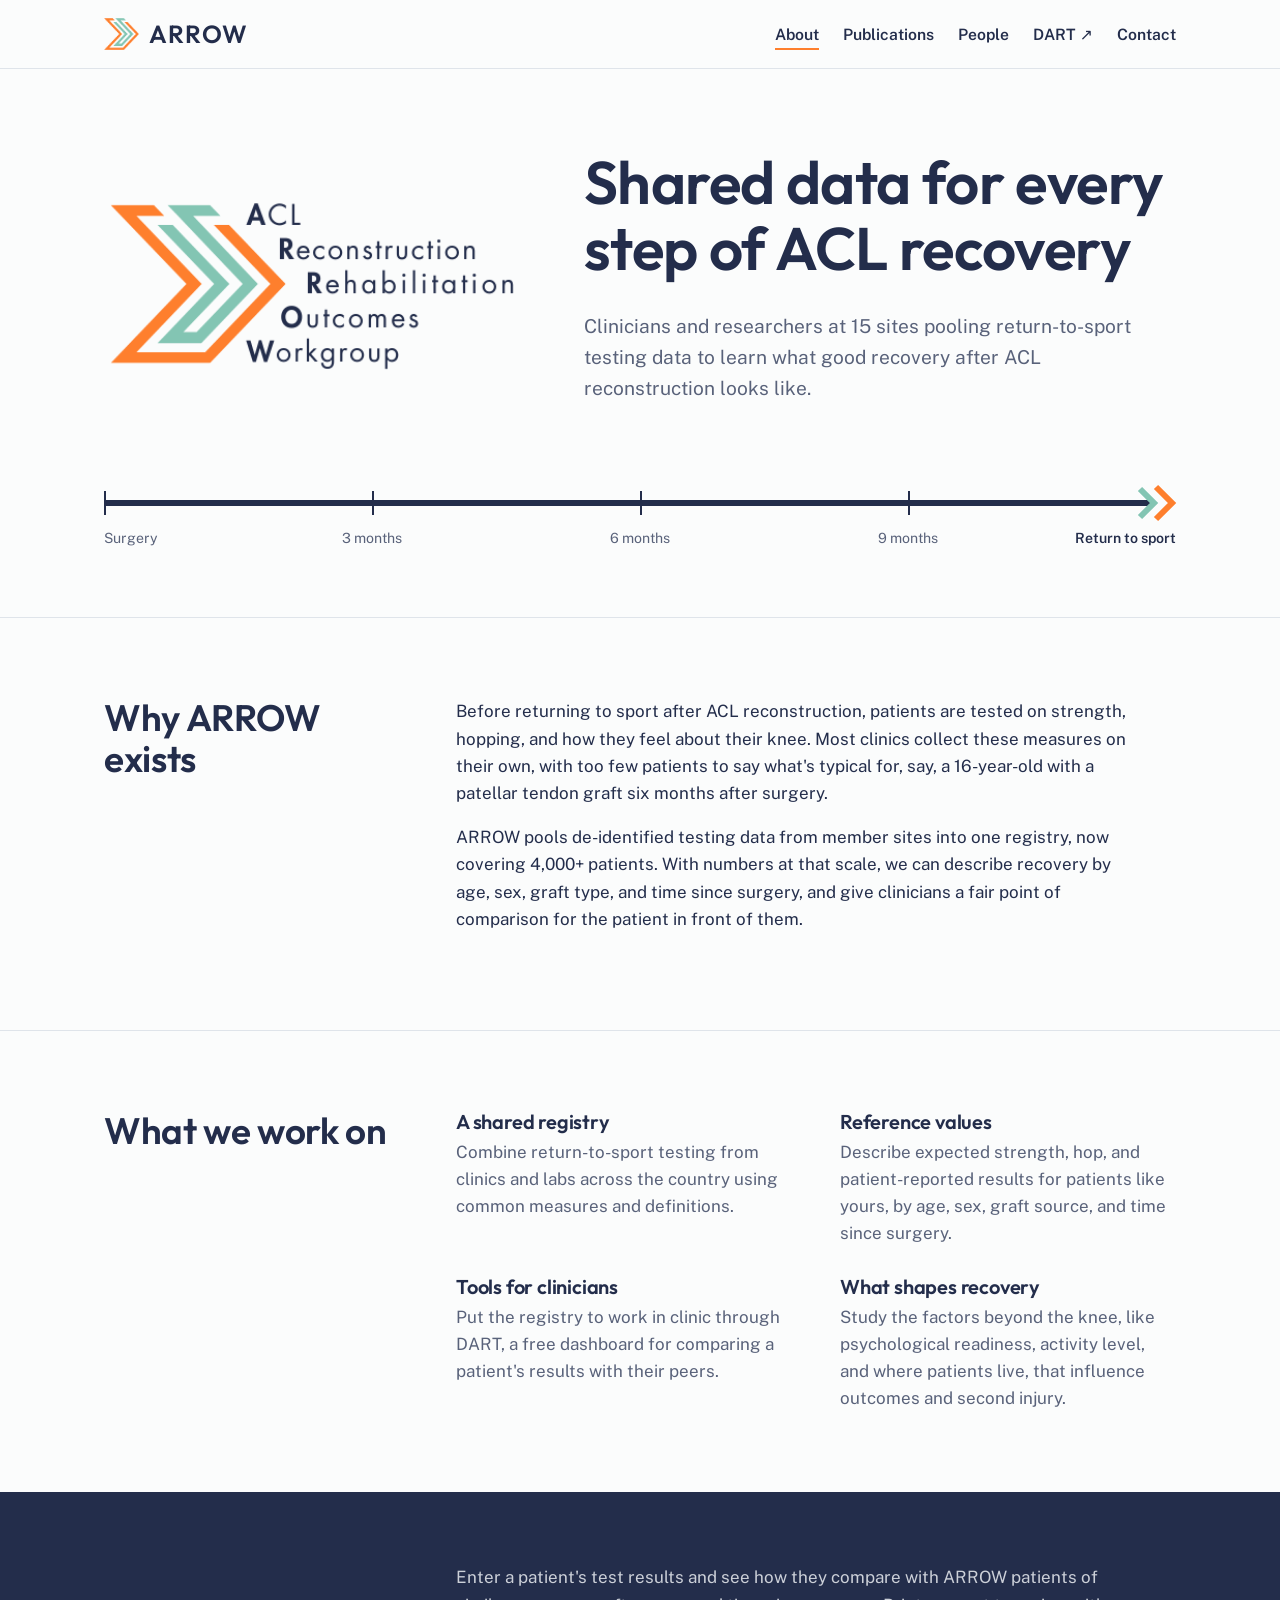
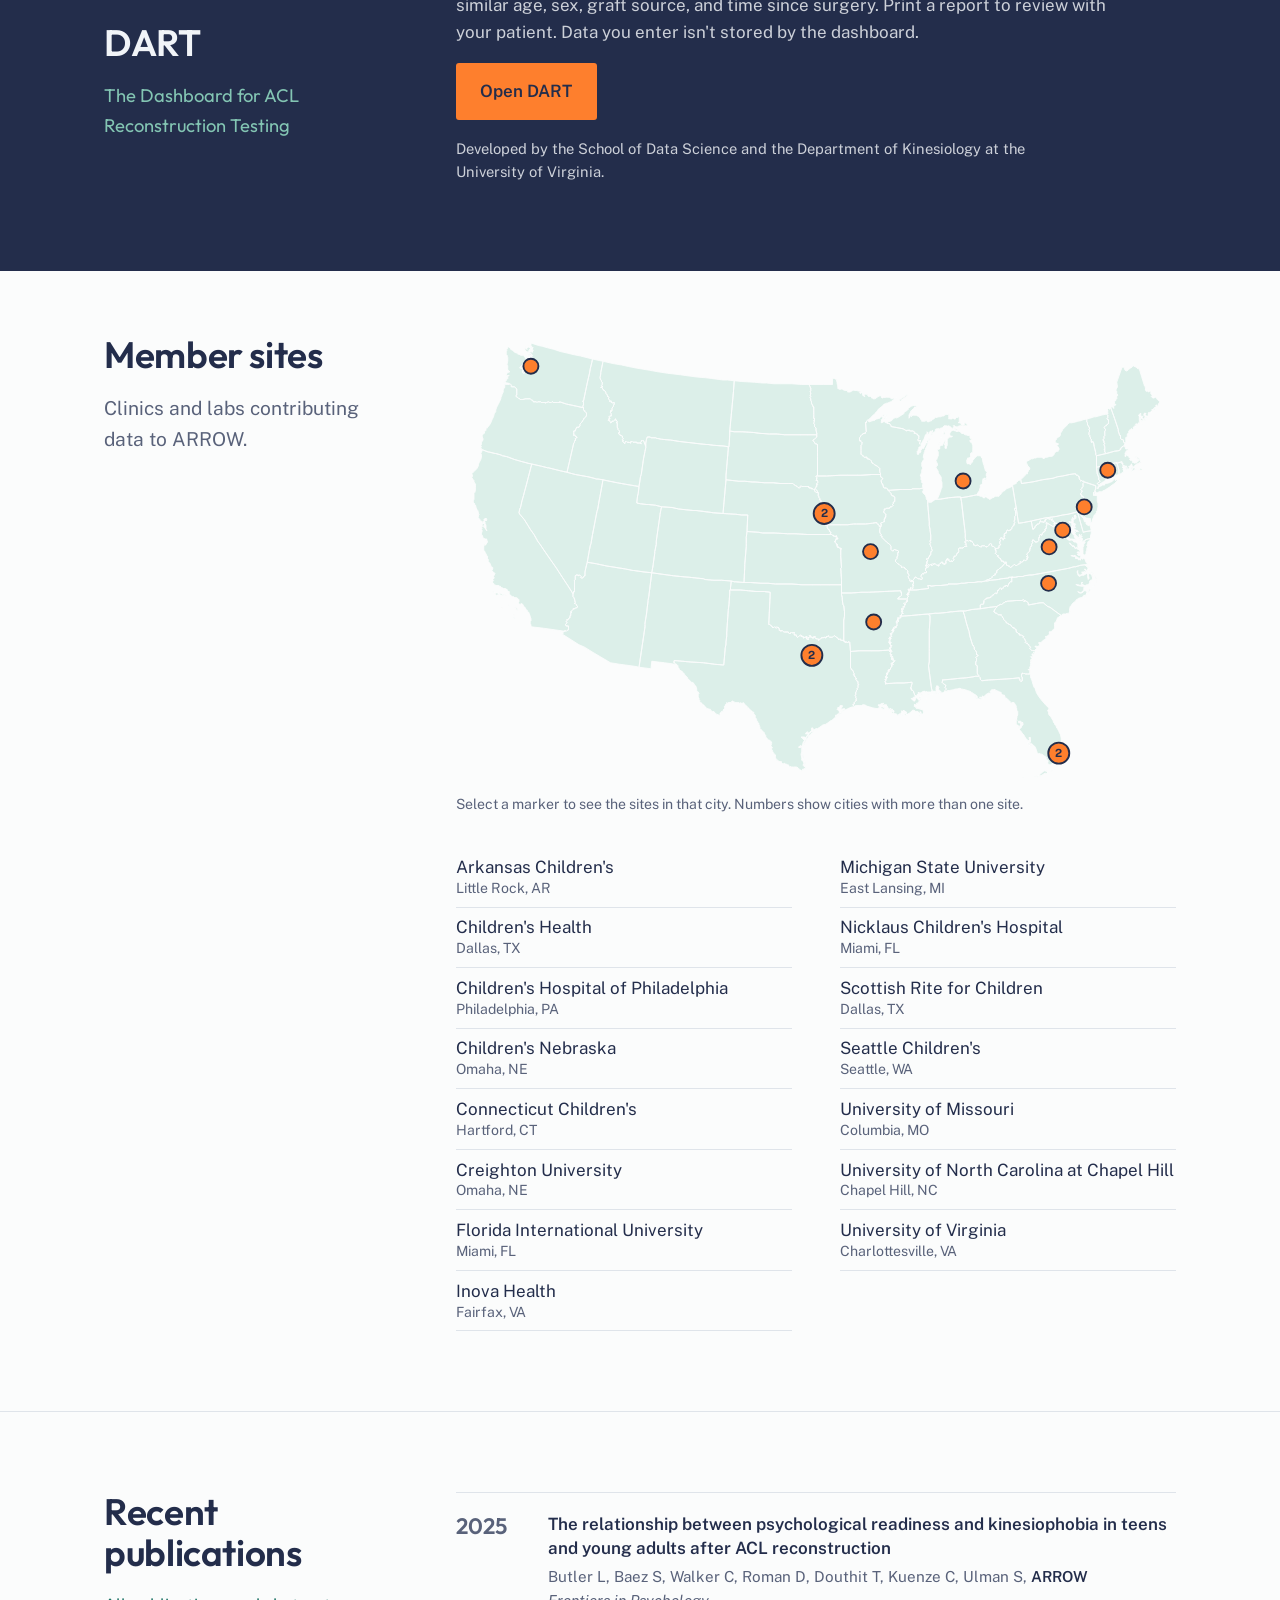
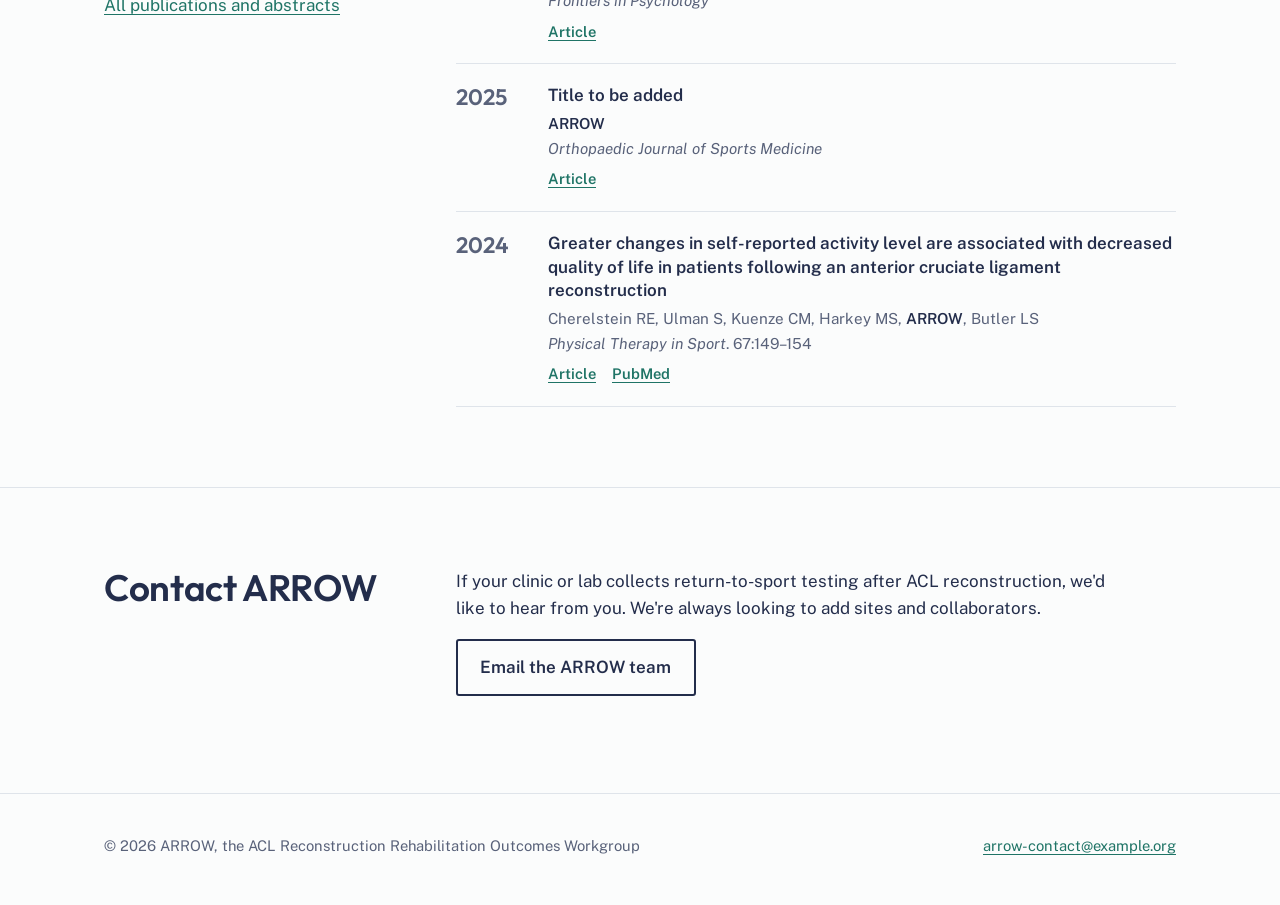
==== index.html @ 646e3304 "uploaded files" ====
<!doctype html>
<html lang="en">
<head>
  <meta charset="utf-8">
  <meta name="viewport" content="width=device-width, initial-scale=1">
  <title>ARROW · ACL Reconstruction Rehabilitation Outcomes Workgroup</title>
  <meta name="description" content="ARROW is a multi-site collaboration pooling return-to-sport testing data to improve recovery after ACL reconstruction. Home of DART, the Dashboard for ACL Reconstruction Testing.">
  <link rel="icon" href="assets/img/favicon.png" type="image/png">
  <link rel="preconnect" href="https://fonts.googleapis.com">
  <link rel="preconnect" href="https://fonts.gstatic.com" crossorigin>
  <link href="https://fonts.googleapis.com/css2?family=Outfit:wght@500;600&family=Public+Sans:wght@400;600&display=swap" rel="stylesheet">
  <link rel="stylesheet" href="assets/css/style.css">
</head>
<body>
  <a class="skip" href="#main">Skip to content</a>

  <header class="site-header">
    <div class="wrap">
      <a class="brand" href="./"><img src="assets/img/arrow-mark.png" alt="" width="36" height="32">ARROW</a>
      <nav class="nav" aria-label="Main">
        <ul>
          <li><a href="./" aria-current="page">About</a></li>
          <li><a href="publications.html">Publications</a></li>
          <li><a href="people.html">People</a></li>
          <li><a href="#" data-dart class="ext">DART</a></li>
          <li><a href="#join">Contact</a></li>
        </ul>
      </nav>
    </div>
  </header>

  <main id="main">
    <section class="hero">
      <div class="wrap">
        <div class="hero-grid">
          <div>
            <img class="hero-logo logo-light" src="assets/img/arrow-logo.png" width="402" height="173" alt="ARROW: ACL Reconstruction Rehabilitation Outcomes Workgroup">
            <img class="hero-logo logo-dark" src="assets/img/arrow-logo-dark.png" width="402" height="173" alt="ARROW: ACL Reconstruction Rehabilitation Outcomes Workgroup">
          </div>
          <div>
            <h1>Shared data for every step of ACL recovery</h1>
            <p class="lede">Clinicians and researchers at <span data-site-count>15</span> sites pooling return-to-sport testing data to learn what good recovery after ACL reconstruction looks like.</p>
          </div>
        </div>

        <figure class="timeline" aria-label="Recovery timeline from surgery to return to sport">
          <div class="track" aria-hidden="true">
            <span class="tick" style="left:0"></span>
            <span class="tick" style="left:25%"></span>
            <span class="tick" style="left:50%"></span>
            <span class="tick" style="left:75%"></span>
            <span class="shaft"></span>
            <svg class="tip" viewBox="0 0 44 40"><polyline class="c2" points="6,6 20,20 6,34"/><polyline class="c1" points="22,4 38,20 22,36"/></svg>
          </div>
          <div class="timeline-labels" aria-hidden="true">
            <span style="left:0">Surgery</span>
            <span class="minor" style="left:25%">3 months</span>
            <span class="minor" style="left:50%">6 months</span>
            <span class="minor" style="left:75%">9 months</span>
            <span class="end" style="left:100%">Return to sport</span>
          </div>
        </figure>
      </div>
    </section>

    <section class="section" id="about">
      <div class="wrap split">
        <h2>Why ARROW exists</h2>
        <div>
          <p>Before returning to sport after ACL reconstruction, patients are tested on strength, hopping, and how they feel about their knee. Most clinics collect these measures on their own, with too few patients to say what's typical for, say, a 16-year-old with a patellar tendon graft six months after surgery.</p>
          <p>ARROW pools de-identified testing data from member sites into one registry, now covering <span data-participants>4,000+</span> patients. With numbers at that scale, we can describe recovery by age, sex, graft type, and time since surgery, and give clinicians a fair point of comparison for the patient in front of them.</p>
        </div>
      </div>
    </section>

    <section class="section" id="goals">
      <div class="wrap split">
        <h2>What we work on</h2>
        <ul class="goals">
          <li>
            <h3>A shared registry</h3>
            <p>Combine return-to-sport testing from clinics and labs across the country using common measures and definitions.</p>
          </li>
          <li>
            <h3>Reference values</h3>
            <p>Describe expected strength, hop, and patient-reported results for patients like yours, by age, sex, graft source, and time since surgery.</p>
          </li>
          <li>
            <h3>Tools for clinicians</h3>
            <p>Put the registry to work in clinic through DART, a free dashboard for comparing a patient's results with their peers.</p>
          </li>
          <li>
            <h3>What shapes recovery</h3>
            <p>Study the factors beyond the knee, like psychological readiness, activity level, and where patients live, that influence outcomes and second injury.</p>
          </li>
        </ul>
      </div>
    </section>

    <section class="band" id="dart" aria-labelledby="dart-heading">
      <div class="wrap split">
        <div>
          <h2 id="dart-heading">DART</h2>
          <p class="sub">The Dashboard for ACL Reconstruction Testing</p>
        </div>
        <div>
          <p>Enter a patient's test results and see how they compare with ARROW patients of similar age, sex, graft source, and time since surgery. Print a report to review with your patient. Data you enter isn't stored by the dashboard.</p>
          <p><a class="button" href="#" data-dart>Open DART</a></p>
          <p class="meta">Developed by the School of Data Science and the Department of Kinesiology at the University of Virginia.</p>
        </div>
      </div>
    </section>

    <section class="section section--first" id="sites-section">
      <div class="wrap split">
        <div>
          <h2>Member sites</h2>
          <p class="lede">Clinics and labs contributing data to ARROW.</p>
        </div>
        <div>
          <div class="map" id="sites-map"></div>
          <p class="map-note">Select a marker to see the sites in that city. Numbers show cities with more than one site.</p>
          <ul class="sites" id="sites"></ul>
        </div>
      </div>
    </section>

    <section class="section" id="recent">
      <div class="wrap split">
        <div>
          <h2>Recent publications</h2>
          <p><a href="publications.html">All publications and abstracts</a></p>
        </div>
        <ul class="pubs" id="recent-pubs" data-limit="3"></ul>
      </div>
    </section>

    <section class="section" id="join">
      <div class="wrap split">
        <h2>Contact ARROW</h2>
        <div>
          <p>If your clinic or lab collects return-to-sport testing after ACL reconstruction, we'd like to hear from you. We're always looking to add sites and collaborators.</p>
          <p><a class="button button--quiet" href="#" data-email="Joining ARROW">Email the ARROW team</a></p>
        </div>
      </div>
    </section>
  </main>

  <footer class="site-footer">
    <div class="wrap">
      <p>© <span data-year>2026</span> ARROW, the ACL Reconstruction Rehabilitation Outcomes Workgroup</p>
      <p><a href="#" data-email></a></p>
    </div>
  </footer>

  <script src="assets/js/data.js"></script>
  <script src="assets/js/us-map.js"></script>
  <script src="assets/js/site.js"></script>
</body>
</html>
---- assets/css/style.css ----
/* ARROW — site styles */

:root {
  /* Colors taken from the ARROW logo */
  --navy: #232d4b;
  --orange: #fe7f2d;
  --mint: #83c5b3;

  --ink: var(--navy);            /* text */
  --paper: #fbfcfc;              /* page background (the logo sits on white) */
  --surface: #ffffff;
  --slate: #59627a;              /* secondary text */
  --rule: #dfe4ea;
  --teal: #1f7466;               /* links: a darker mint that passes contrast */
  --signal: var(--orange);       /* accents, buttons, focus */
  --mint-wash: #dcefe9;          /* map land */
  --band: var(--navy);
  --band-ink: #f1f4f8;

  --display: "Outfit", "Century Gothic", "Avenir Next", "Segoe UI", sans-serif;
  --body: "Public Sans", "Segoe UI", system-ui, -apple-system, sans-serif;

  --measure: 68ch;
  --page: 72rem;
  --gutter: clamp(1.25rem, 4vw, 2.5rem);

  color-scheme: light;
}

@media (prefers-color-scheme: dark) {
  :root {
    --ink: #e8edf3;
    --paper: #141b2e;
    --surface: #1b2339;
    --slate: #a4adc2;
    --rule: #2c3651;
    --teal: #83c5b3;
    --mint-wash: #213048;
    --band: #0e1322;
    --band-ink: #e8edf3;
    color-scheme: dark;
  }
}

*, *::before, *::after { box-sizing: border-box; }

html { -webkit-text-size-adjust: 100%; }

body {
  margin: 0;
  background: var(--paper);
  color: var(--ink);
  font-family: var(--body);
  font-size: 1.0625rem;
  line-height: 1.6;
}

img { max-width: 100%; display: block; }

a { color: var(--teal); text-underline-offset: 0.18em; text-decoration-thickness: 1px; }
a:hover { text-decoration-thickness: 2px; }

:focus-visible { outline: 3px solid var(--signal); outline-offset: 3px; border-radius: 2px; }

.skip {
  position: absolute; left: -999px; top: 0;
  background: var(--ink); color: var(--paper); padding: .5rem 1rem; z-index: 10;
}
.skip:focus { left: 1rem; top: 1rem; }

.wrap { max-width: var(--page); margin: 0 auto; padding: 0 var(--gutter); }

h1, h2, h3 {
  font-family: var(--display);
  font-weight: 600;
  line-height: 1.1;
  letter-spacing: -0.01em;
  margin: 0 0 .5em;
}
h1 { font-size: clamp(2.3rem, 5vw, 3.75rem); font-weight: 600; }
h2 { font-size: clamp(1.7rem, 3vw, 2.3rem); }
h3 { font-size: 1.25rem; }

p { margin: 0 0 1em; max-width: var(--measure); }

.lede { font-size: 1.2rem; color: var(--slate); max-width: 58ch; }

/* ---------- Header ---------- */

.site-header { border-bottom: 1px solid var(--rule); background: var(--paper); }
.site-header .wrap {
  display: flex; align-items: center; justify-content: space-between;
  gap: 1rem; flex-wrap: wrap; padding-top: .9rem; padding-bottom: .9rem;
}

.brand {
  display: flex; align-items: center; gap: .6rem;
  font-family: var(--display); font-weight: 600; font-size: 1.55rem;
  color: var(--ink); text-decoration: none; letter-spacing: .04em;
}
.brand img { width: auto; height: 2rem; }

.nav ul { list-style: none; margin: 0; padding: 0; display: flex; flex-wrap: wrap; gap: .25rem 1.5rem; }
.nav a {
  color: var(--ink); text-decoration: none; font-weight: 600; font-size: .98rem;
  padding: .3rem 0; border-bottom: 2px solid transparent;
}
.nav a:hover { border-bottom-color: var(--rule); }
.nav a[aria-current="page"] { border-bottom-color: var(--signal); }
.nav .ext::after { content: " ↗"; font-weight: 400; }

/* ---------- Hero ---------- */

.hero { padding: clamp(2.5rem, 7vw, 5rem) 0 clamp(2rem, 4vw, 3rem); }
.hero h1 { max-width: 18ch; }
.hero .lede { margin-top: 1.25rem; }

/* Home hero: the logo lockup beside the headline */
.hero-grid { display: grid; gap: 2rem 4rem; align-items: center; }
@media (min-width: 56rem) { .hero-grid { grid-template-columns: minmax(0, 26rem) 1fr; } }
.hero-logo { width: 100%; max-width: 26rem; height: auto; }
.logo-dark { display: none; }
@media (prefers-color-scheme: dark) { .logo-light { display: none; } .logo-dark { display: block; } }

/* The recovery timeline: the one bold element on the page */
.timeline { margin-top: clamp(2.5rem, 6vw, 4rem); }
.timeline { margin-left: 0; margin-right: 0; }
.track { position: relative; height: 32px; }
.track .shaft { position: absolute; left: 0; right: 22px; top: 13px; height: 6px; background: var(--ink); transform-origin: left center; }
.track .tick { position: absolute; top: 4px; width: 2px; height: 24px; background: var(--ink); }
.timeline-labels { position: relative; height: 1.6rem; margin-top: .5rem; font-size: .88rem; color: var(--slate); }
.timeline-labels span { position: absolute; top: 0; transform: translateX(-50%); white-space: nowrap; }
.timeline-labels span:first-child { transform: none; }
.timeline-labels span.end { transform: translateX(-100%); color: var(--ink); font-weight: 600; }
@media (max-width: 34rem) { .timeline-labels .minor { display: none; } }
.track .tip { position: absolute; right: -2px; top: -4px; width: 44px; height: 40px; fill: none; stroke-width: 6; stroke-linejoin: miter; }
.track .tip .c1 { stroke: var(--orange); }
.track .tip .c2 { stroke: var(--mint); }
.timeline figcaption { font-size: .9rem; color: var(--slate); margin-top: .75rem; }

@media (prefers-reduced-motion: no-preference) {
  .track .shaft { transform: scaleX(0); animation: draw 1.6s cubic-bezier(.5,0,.2,1) .2s forwards; }
  .track .tip { opacity: 0; animation: arrive .3s ease-out 1.65s forwards; }
  @keyframes draw { to { transform: scaleX(1); } }
  @keyframes arrive { to { opacity: 1; } }
}

/* ---------- Sections ---------- */

.section { padding: clamp(3rem, 7vw, 5rem) 0; border-top: 1px solid var(--rule); }
.section--first { border-top: 0; padding-top: clamp(2.5rem, 6vw, 4rem); }

.split { display: grid; gap: 2rem 4rem; grid-template-columns: 1fr; }
@media (min-width: 52rem) { .split { grid-template-columns: 18rem 1fr; } }

.goals { list-style: none; padding: 0; margin: 0; display: grid; gap: 1.75rem 3rem; }
@media (min-width: 40rem) { .goals { grid-template-columns: 1fr 1fr; } }
.goals h3 { margin-bottom: .3em; }
.goals p { color: var(--slate); margin: 0; }

/* DART band */
.band { background: var(--band); color: var(--band-ink); }
.band .wrap { padding-top: clamp(3rem, 7vw, 4.5rem); padding-bottom: clamp(3rem, 7vw, 4.5rem); }
.band h2 { color: var(--band-ink); }
.band .sub { color: var(--mint); font-family: var(--display); font-size: 1.15rem; margin: 0; }
.band p { color: color-mix(in srgb, var(--band-ink) 82%, transparent); }
.band .split { align-items: center; }

.button {
  display: inline-block; font-weight: 600; text-decoration: none;
  padding: .8rem 1.4rem; border-radius: 3px;
  background: var(--orange); color: var(--navy); border: 2px solid var(--orange);
}
.button:hover { background: transparent; color: var(--orange); }
.button--quiet { background: transparent; color: var(--ink); border-color: var(--ink); }
.button--quiet:hover { background: var(--ink); color: var(--paper); }

.band .meta { font-size: .92rem; margin-top: 1rem; }
.band a:not(.button) { color: var(--band-ink); }

/* Sites list */
.sites { columns: 15rem auto; column-gap: 3rem; list-style: none; padding: 0; margin: 2rem 0 0; }
.sites li { break-inside: avoid; padding: .55rem 0; border-bottom: 1px solid var(--rule); line-height: 1.35; }
.site-name { display: block; }
.site-city { display: block; font-size: .88rem; color: var(--slate); }

.map { position: relative; }
.map svg { width: 100%; height: auto; display: block; }
.map .states { fill: var(--mint-wash); stroke: var(--paper); stroke-width: 1.2; stroke-linejoin: round; }
.site-dot { cursor: pointer; outline: none; }
.site-dot .halo { fill: transparent; }
.site-dot .pin { fill: var(--orange); stroke: var(--navy); stroke-width: 2.5; transition: r .15s ease-out; }
.site-dot text { font: 700 15px var(--body); fill: var(--navy); text-anchor: middle; pointer-events: none; }
.site-dot.is-active .pin, .site-dot:focus-visible .pin { stroke: var(--ink); stroke-width: 4; }
.site-dot:focus-visible .halo { fill: none; stroke: var(--orange); stroke-width: 3; }
.map-tip {
  position: absolute; transform: translate(-50%, calc(-100% - 12px));
  background: var(--navy); color: #f1f4f8; padding: .55rem .8rem; border-radius: 4px;
  font-size: .88rem; line-height: 1.4; min-width: 12rem; max-width: 16rem;
  pointer-events: none; opacity: 0; transition: opacity .12s;
}
@media (prefers-color-scheme: dark) { .map-tip { background: #f1f4f8; color: var(--navy); } }
.map-tip.on { opacity: 1; }
.map-tip strong { display: block; font-family: var(--display); font-weight: 600; }
.map-tip span { display: block; }
.map-note { font-size: .88rem; color: var(--slate); margin-top: .5rem; }

/* ---------- Publications ---------- */

.pubs { list-style: none; padding: 0; margin: 0; }
.pub { display: grid; grid-template-columns: 4.5rem 1fr; gap: 0 1.25rem; padding: 1.25rem 0; border-bottom: 1px solid var(--rule); }
.pub:first-child { border-top: 1px solid var(--rule); }
.pub .year { font-family: var(--display); font-weight: 600; font-size: 1.4rem; line-height: 1.2; color: var(--slate); }
.pub .title { font-weight: 600; margin: 0 0 .25rem; max-width: var(--measure); line-height: 1.4; }
.pub .authors, .pub .venue { margin: 0; color: var(--slate); font-size: .95rem; max-width: var(--measure); }
.pub .venue em { font-style: italic; }
.pub .links { margin-top: .4rem; display: flex; gap: 1rem; flex-wrap: wrap; font-size: .92rem; font-weight: 600; }
.pub .group { font-weight: 600; color: var(--ink); }

.empty { color: var(--slate); padding: 1.25rem 0; border-top: 1px solid var(--rule); border-bottom: 1px solid var(--rule); }

.year-group h3 { margin-top: 2rem; }

/* ---------- People ---------- */

.people { list-style: none; padding: 0; margin: 0; display: grid; gap: 2rem 1.5rem; grid-template-columns: repeat(auto-fill, minmax(13rem, 1fr)); }
.person { display: flex; flex-direction: column; }
.avatar {
  width: 100%; aspect-ratio: 1; object-fit: cover; border-radius: 2px;
  background: var(--rule); margin-bottom: .8rem;
}
.avatar--initials {
  display: grid; place-items: center;
  font-family: var(--display); font-weight: 600; font-size: 2.6rem; color: var(--slate);
}
.person .name { font-weight: 600; margin: 0; line-height: 1.3; }
.person .cred { font-weight: 400; color: var(--slate); }
.person .role { margin: .15rem 0 0; font-size: .92rem; font-weight: 600; color: var(--teal); }
.person .title, .person .inst { margin: .15rem 0 0; font-size: .92rem; color: var(--slate); line-height: 1.45; }

.leaders .people { grid-template-columns: repeat(auto-fill, minmax(15rem, 1fr)); }

.inst-group { margin-top: 2.75rem; }
.inst-group:first-of-type { margin-top: 1.5rem; }
.inst-group h3 { padding-bottom: .4rem; border-bottom: 1px solid var(--rule); margin-bottom: 1.25rem; }
.inst-group .people { grid-template-columns: repeat(auto-fill, minmax(11rem, 1fr)); }

/* ---------- Footer ---------- */

.site-footer { border-top: 1px solid var(--rule); padding: 2.5rem 0 3rem; font-size: .92rem; color: var(--slate); }
.site-footer .wrap { display: flex; flex-wrap: wrap; justify-content: space-between; gap: 1rem 2rem; }
.site-footer p { margin: 0; }
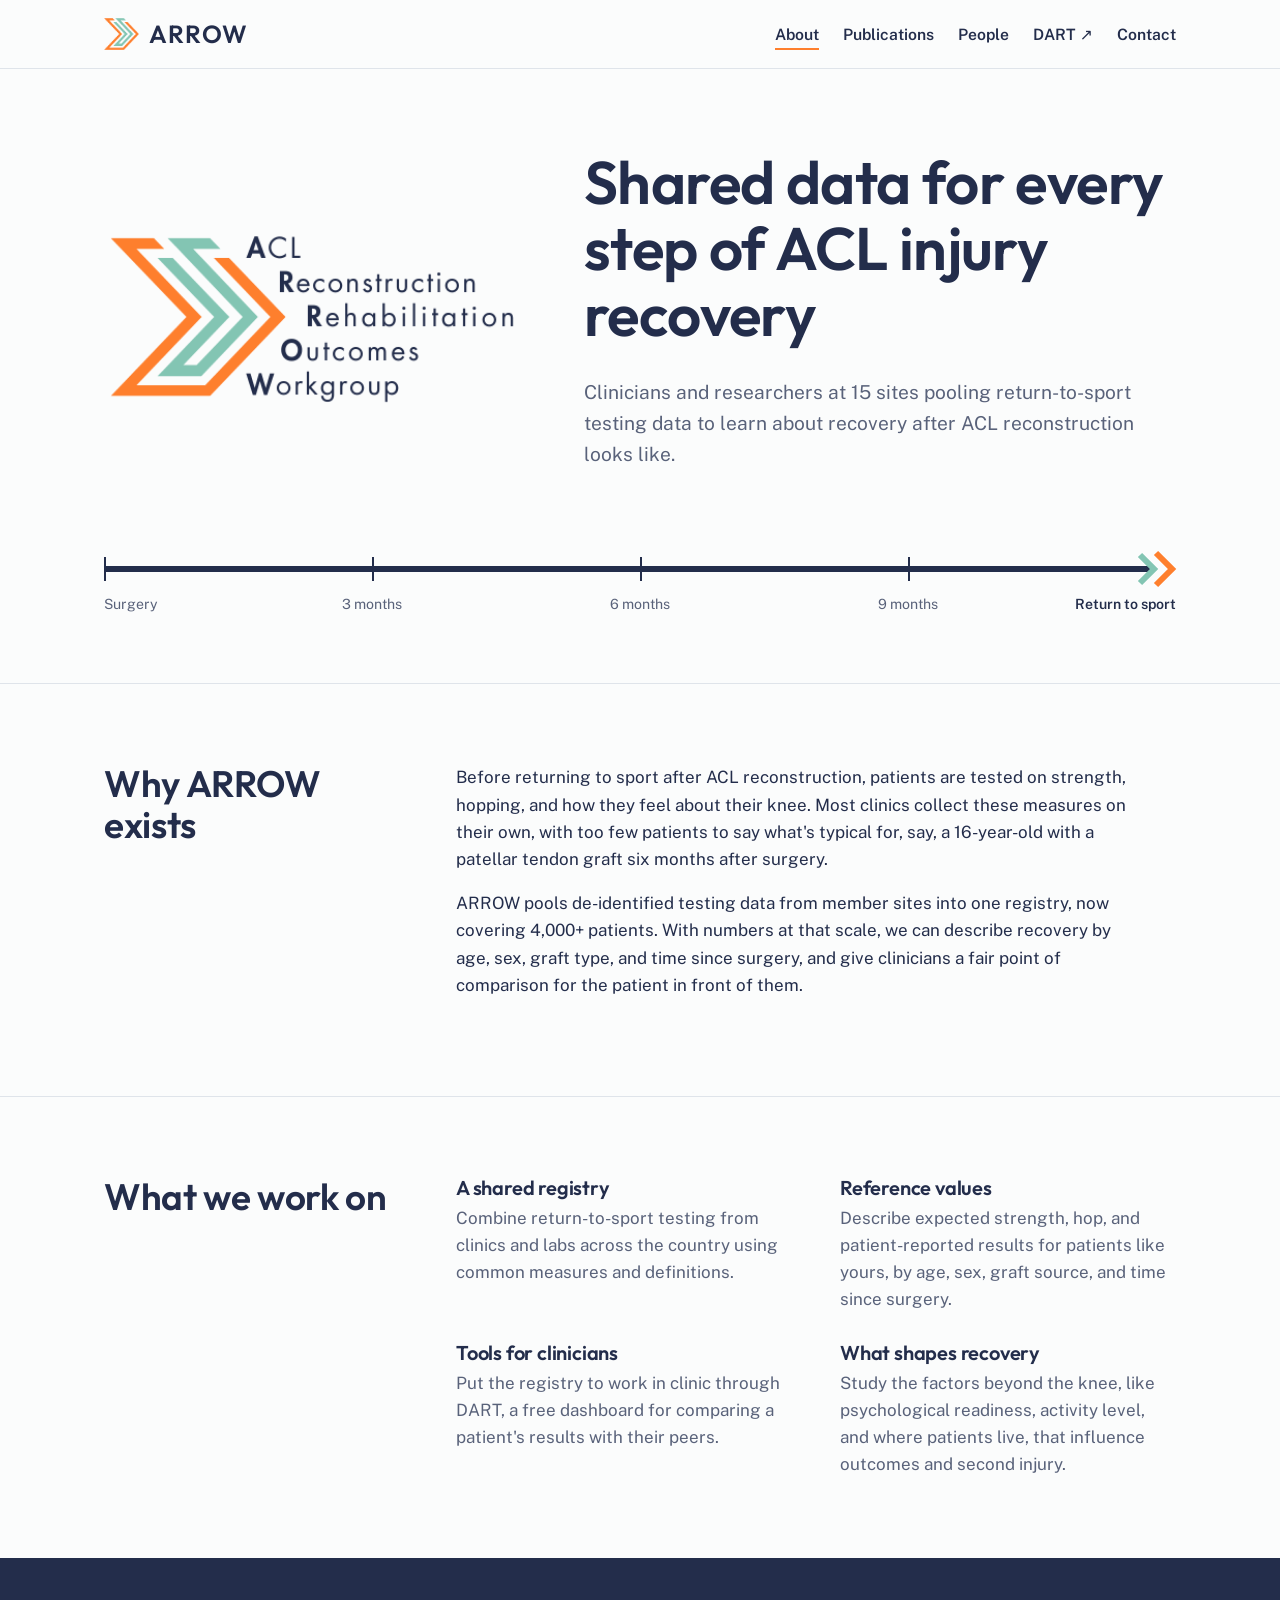
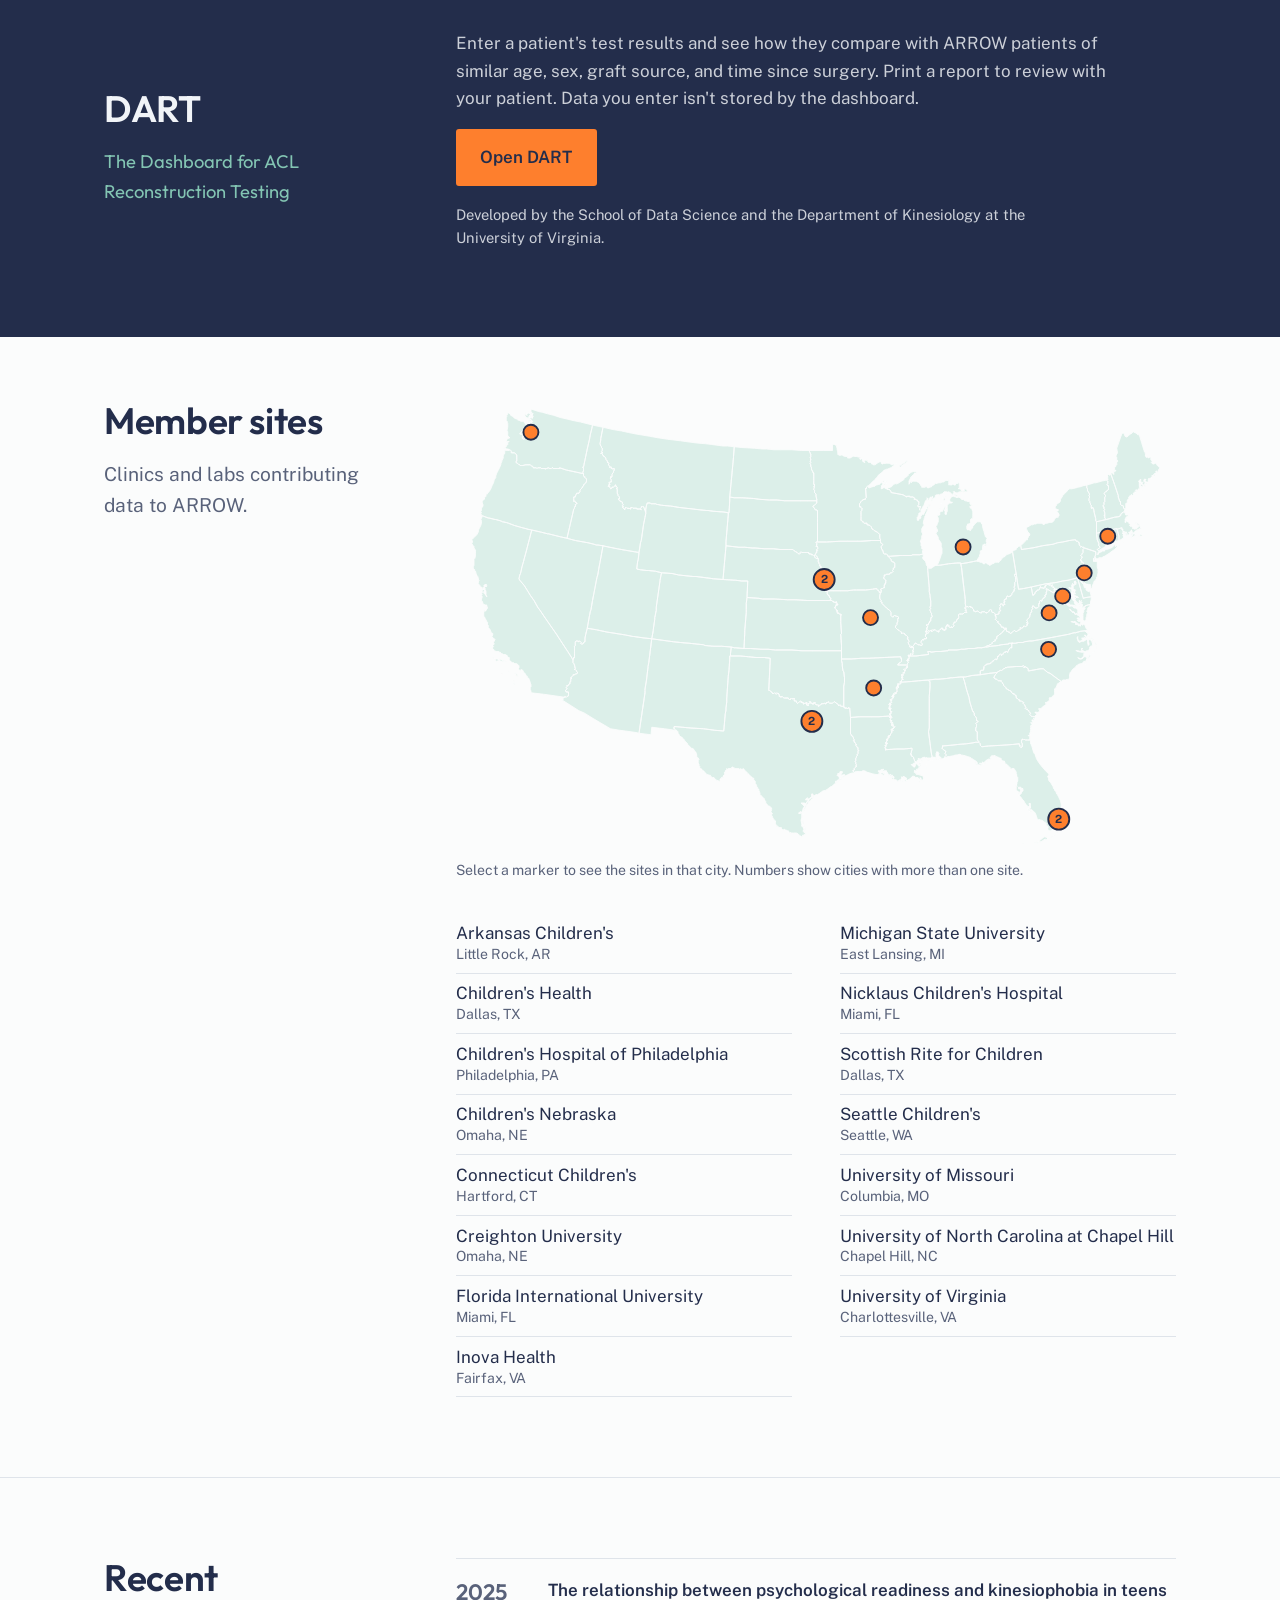
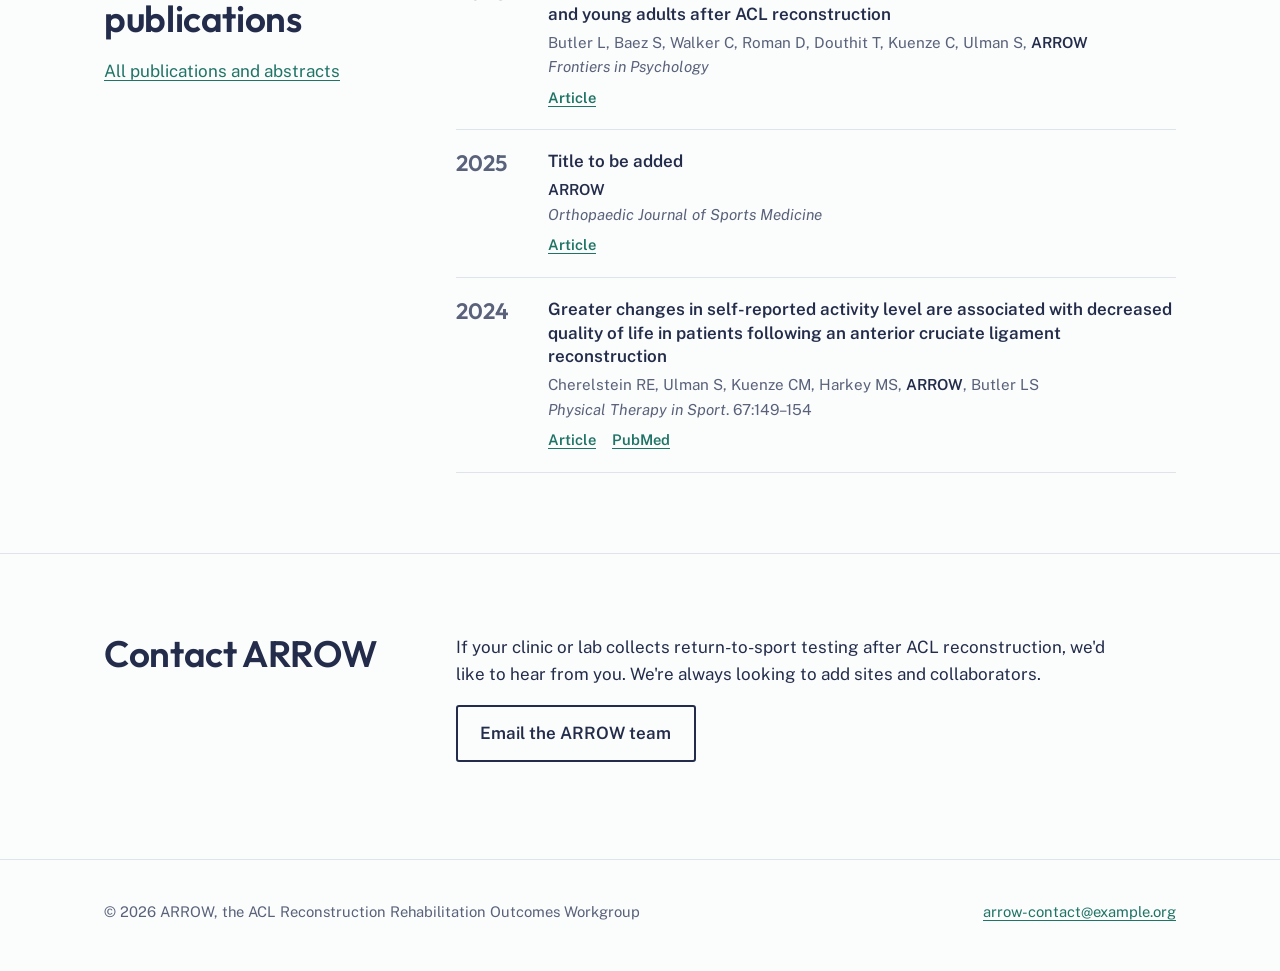
==== commit 64219b57: "updated wording in index.html Updated heading and paragraph text for clarity." ====
--- a/index.html
+++ b/index.html
@@ -38,8 +38,8 @@
             <img class="hero-logo logo-dark" src="assets/img/arrow-logo-dark.png" width="402" height="173" alt="ARROW: ACL Reconstruction Rehabilitation Outcomes Workgroup">
           </div>
           <div>
-            <h1>Shared data for every step of ACL recovery</h1>
-            <p class="lede">Clinicians and researchers at <span data-site-count>15</span> sites pooling return-to-sport testing data to learn what good recovery after ACL reconstruction looks like.</p>
+            <h1>Shared data for every step of ACL injury recovery</h1>
+            <p class="lede">Clinicians and researchers at <span data-site-count>15</span> sites pooling return-to-sport testing data to learn about recovery after ACL reconstruction looks like.</p>
           </div>
         </div>
 
